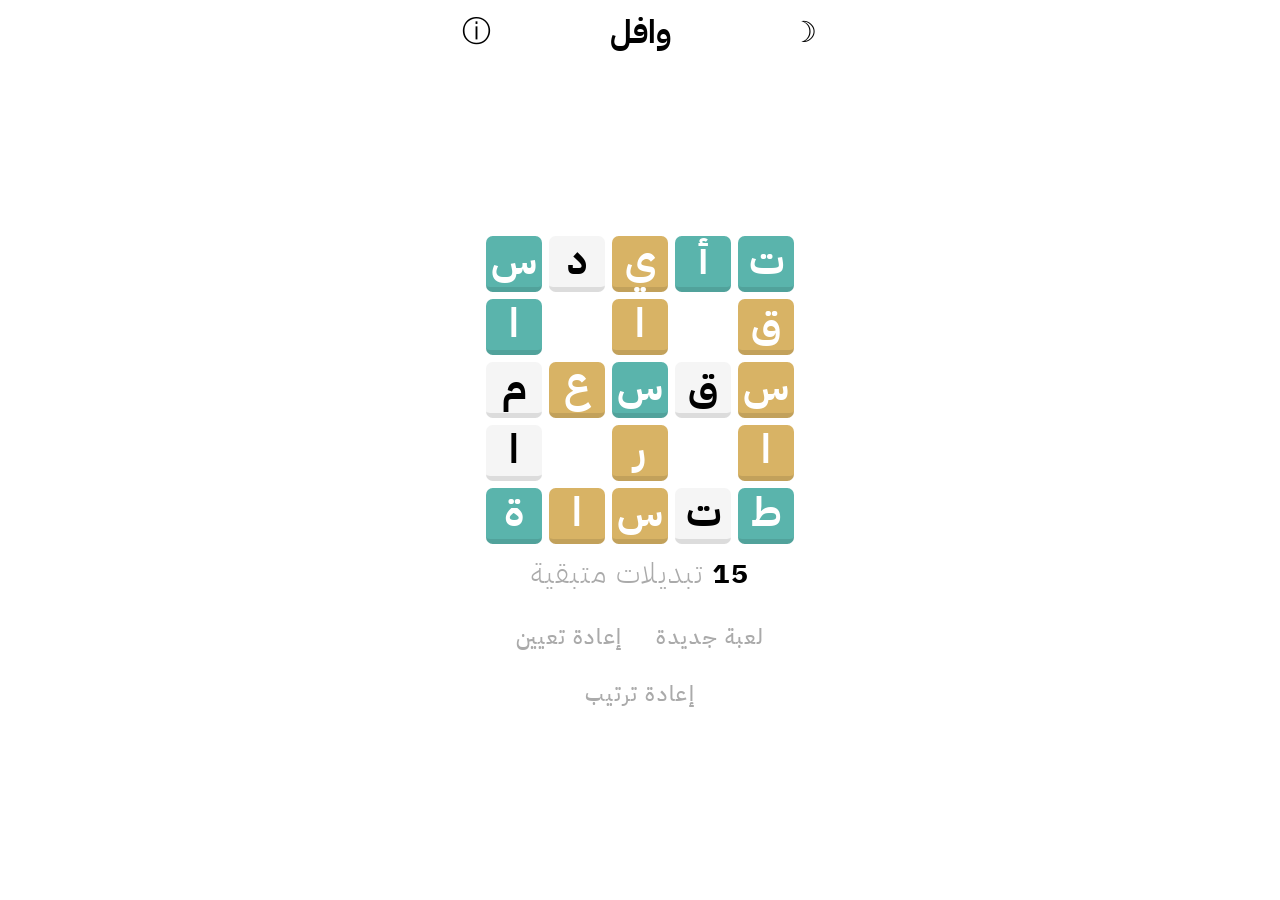
==== index.html @ da6b0819 "Add ar version with drag and drop feature" ====
<!DOCTYPE html>
<html lang="ar" dir="rtl">
<head>
    <meta charset="UTF-8">
    <title>Waffle | لعبة وافل</title>
    <meta name="viewport" content="width=device-width, initial-scale=1.0">
    <link href="https://fonts.googleapis.com/css2?family=IBM+Plex+Mono:ital,wght@0,100;0,200;0,300;0,400;0,500;0,600;0,700;1,100;1,200;1,300;1,400;1,500;1,600;1,700&family=IBM+Plex+Sans+Arabic:wght@100;200;300;400;500;600;700&family=IBM+Plex+Sans:ital,wght@0,100..700;1,100..700&display=swap" rel="stylesheet">
    <link rel="stylesheet" href="waffle.css">
    <script src="words.js"></script>
    <script src="waffle.js" defer></script>
</head>
<body>
    <header class="topbar">
        <button class="topbar-btn info-btn" aria-label="معلومات">&#9432;</button>
        <h1 class="topbar-title">وافل</h1>
        <button class="topbar-btn theme-btn" aria-label="تبديل المظهر">&#9789;</button>
    </header>
    <div class="game" id="game">
        <div class="grid-container">
            <section class="grid" tabindex="0"></section>
            <div class="warning-overlay">
                <div class="warning">فشل في إنشاء اللعبة. يرجى المحاولة مرة أخرى.</div>
            </div>
        </div>
        <p class="moves"><span class="swapCounter">0</span> <span class="swapNoun">تقلبات</span> متبقية</p>
        <p class="controls">
            <button class="newGame">لعبة جديدة</button>
            <button class="reset">إعادة تعيين</button>
            <button class="reshuffle">إعادة ترتيب</button>
        </p>
    </div>
</body>
</html>
---- waffle.css ----
body {
    display: flex;
    flex-direction: column;
    justify-content: flex-start;
    align-items: center;
    min-height: 100vh;
    min-height: 100dvh;
    margin: 0;
    padding: 0;
    transition: background-color 0.3s, color 0.3s;
    overflow-x: hidden;
}

.topbar {
    display: flex;
    align-items: center;
    justify-content: space-between;
    width: 100%;
    max-width: 400px;
    padding: 0.5rem 1rem;
    box-sizing: border-box;
    direction: ltr;
    flex-shrink: 0;
}

.topbar-title {
    font-family: "IBM Plex Sans Arabic", sans-serif;
    font-size: clamp(1.4rem, 5vw, 2rem);
    font-weight: 700;
    margin: 0;
    text-align: center;
    flex: 1;
}

.topbar-btn {
    font-size: 1.8rem;
    background: none;
    border: none;
    cursor: pointer;
    padding: 0.5rem;
    border-radius: 50%;
    transition: background-color 0.2s;
    display: flex;
    align-items: center;
    justify-content: center;
    width: 2.5rem;
    height: 2.5rem;
    flex-shrink: 0;
}

.topbar-btn:hover {
    background-color: rgba(0, 0, 0, 0.1);
}

body.dark .topbar-btn:hover {
    background-color: rgba(255, 255, 255, 0.1);
}

.game {
    display: flex;
    flex-direction: column;
    justify-content: center;
    align-items: center;
    text-align: center;
    font-family: "IBM Plex Sans Arabic", sans-serif;
    font-optical-sizing: auto;
    font-style: normal;
    font-weight: 700;
    flex: 1 0 auto;
    width: 100%;
    max-width: 400px;
    padding: 0 1rem;
    box-sizing: border-box;
}

.example {
    display: flex;
    flex-direction: column;
    justify-content: center;
    align-items: center;
    text-align: center;
}

.grid-container {
    position: relative;
    width: 100%;
    max-width: fit-content;
    margin: 0 auto;
}

.grid {
    display: grid;
    grid-template-columns: repeat(5, 1fr);
    gap: clamp(4px, 1.5vw, 7px);
    user-select: none;
    position: relative;
    width: fit-content;
    margin: 0 auto;
}

.warning-overlay {
    display: flex;
    position: absolute;
    left: 0;
    top: 0;
    justify-content: center;
    align-items: center;
    background-color: rgb(50%, 50%, 50%, 0.5);
    width: 100%;
    height: 100%;
    visibility: hidden;
}

.warning {
    text-align: center;
    background-color: rgb(100% 30% 30%);
    width: fit-content;
    height: fit-content;
    padding: 1em;
    border-radius: 8px;
}

.cell {
    border: none;
    width: clamp(2.5rem, 15vw, 3.5rem);
    height: clamp(2.5rem, 15vw, 3.5rem);
    display: flex;
    justify-content: center;
    align-items: center;
    background-color: #f5f5f5;
    background-image: none;
    cursor: default;
    border-radius: 12%;
    border-bottom: clamp(3px, 1vw, 5px) solid rgba(0,0,0,.1);
    font-family: inherit;
    font-weight: inherit;
    font-optical-sizing: auto;
    font-style: inherit;
    font-size: clamp(1.2rem, 7vw, 2.5rem);
    box-sizing: border-box;
    transition: background-color 0.3s, color 0.3s;
    -webkit-appearance: none;
    appearance: none;
    margin: 0;
    padding: 0;
}

body.dark .cell {
    background-color: #3a3a3c;
    background-image: none;
    border-bottom: clamp(3px, 1vw, 5px) solid rgba(255,255,255,.1);
    color: #ffffff;
}

body.dark .cell:hover,
body.dark .cell:active,
body.dark .cell:focus {
    background-color: #3a3a3c;
}

.cell.selected {
    outline: 3px solid black;
}

body.dark .cell.selected {
    outline: 3px solid white;
}

.cell[data-active=true] {
    cursor: pointer;
    touch-action: none;
}

.cell[data-state=solved] {
    background-color: #5ab4ac !important;
    color: white;
}

.cell[data-state=hint] {
    background-color: #d8b365 !important;
    color: white;
}

.cell.moving {
    opacity: 0.2;
    outline: none;
}

.drag-ghost {
    position: fixed;
    pointer-events: none;
    z-index: 1000;
    width: clamp(2.5rem, 15vw, 3.5rem);
    height: clamp(2.5rem, 15vw, 3.5rem);
    display: flex;
    justify-content: center;
    align-items: center;
    background-color: #f5f5f5;
    border-radius: 12%;
    border-bottom: clamp(3px, 1vw, 5px) solid rgba(0,0,0,.1);
    font-family: "IBM Plex Sans Arabic", sans-serif;
    font-weight: 700;
    font-optical-sizing: auto;
    font-style: normal;
    font-size: clamp(1.2rem, 7vw, 2.5rem);
    box-sizing: border-box;
    box-shadow: 0 4px 8px rgba(0, 0, 0, 0.3);
    opacity: 0.9;
}

body.dark .drag-ghost {
    background-color: #3a3a3c;
    border-bottom: clamp(3px, 1vw, 5px) solid rgba(255,255,255,.1);
    color: #ffffff;
}

.moves {
    font-size: clamp(0.9rem, 4vw, 1.8rem);
    letter-spacing: 0.1rem;
    color: #aaa;
    text-transform: uppercase;
    font-weight: 300;
    margin: 0.5rem 0;
}

body.dark .moves {
    color: #888;
}

body.dark {
    background-color: #1a1a1a;
    color: #ffffff;
}

body.dark .topbar-title {
    color: #ffffff;
}

.swapCounter {
    opacity: 1.0;
    font-weight: 700;
    color: black;
}

body.dark .swapCounter {
    color: white;
}

.controls {
    display: flex;
    flex-wrap: wrap;
    justify-content: center;
    gap: 0.25rem 0;
    margin: 0.5rem 0;
    padding: 0;
}

.controls button {
    font-family: inherit;
    font-size: clamp(0.7rem, 3.5vw, 1.3rem);
    font-style: normal;
    font-weight: 500;
    font-optical-sizing: auto;
    letter-spacing: 0.1rem;
    text-transform: uppercase;
    color: #aaa;
    cursor: pointer;
    padding: 0.5em 0.8em;
    background: none;
    border: none;
    min-height: 44px;
    display: flex;
    align-items: center;
    justify-content: center;
}

body.dark .controls button {
    color: #888;
}

@media (max-width: 480px) {
    .topbar {
        padding: 0.5rem 0.75rem;
    }

    .game {
        padding: 0 0.5rem;
    }

    .grid {
        gap: 3px;
    }

    .cell {
        width: 16vw;
        height: 16vw;
        font-size: clamp(1rem, 6vw, 2rem);
        border-bottom-width: 3px;
    }

    .drag-ghost {
        width: 16vw;
        height: 16vw;
        font-size: clamp(1rem, 6vw, 2rem);
        border-bottom-width: 3px;
    }
}
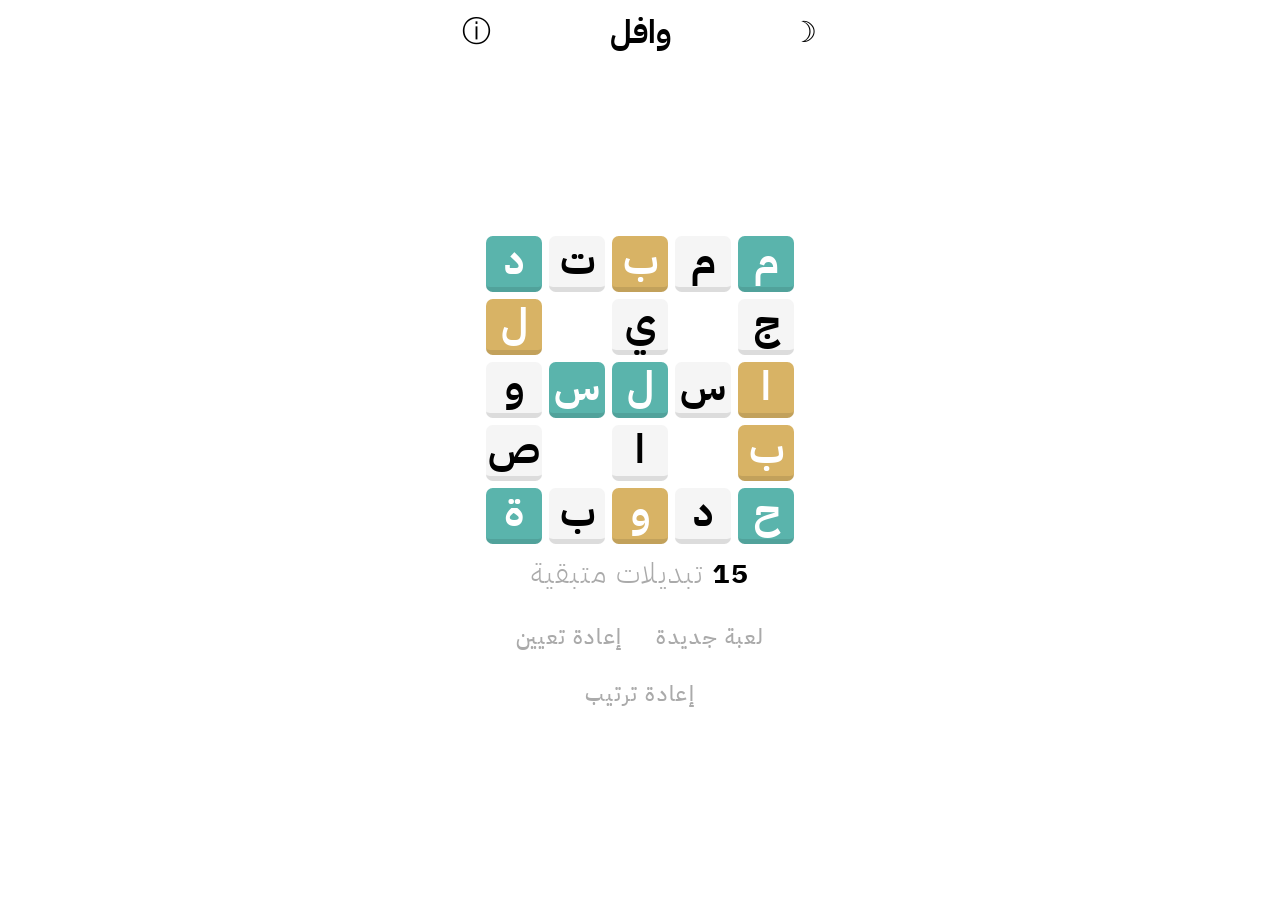
==== commit ab419002: "add favicon" ====
--- a/index.html
+++ b/index.html
@@ -3,8 +3,14 @@
 <head>
     <meta charset="UTF-8">
     <title>Waffle | لعبة وافل</title>
+    <link rel="icon" type="image/png" href="./favicon/" sizes="96x96" />
+<link rel="icon" type="image/svg+xml" href="./favicon/favicon.svg" />
+<link rel="shortcut icon" href="./favicon.ico" />
+<link rel="apple-touch-icon" sizes="180x180" href="./favicon/apple-touch-icon.png" />
+<meta name="apple-mobile-web-app-title" content="وافل" />
+<link rel="manifest" href="./favicon/site.webmanifest" />
     <meta name="viewport" content="width=device-width, initial-scale=1.0">
-    <link href="https://fonts.googleapis.com/css2?family=IBM+Plex+Mono:ital,wght@0,100;0,200;0,300;0,400;0,500;0,600;0,700;1,100;1,200;1,300;1,400;1,500;1,600;1,700&family=IBM+Plex+Sans+Arabic:wght@100;200;300;400;500;600;700&family=IBM+Plex+Sans:ital,wght@0,100..700;1,100..700&display=swap" rel="stylesheet">
+    <link href="https://fonts.googleapis.com/css2?family=IBM+Plex+Mono:ital,wght@0,100;0,200;0,300;0,400;0,500;0,600;0,700;1,100;1,200;1,300;1,400;1,500;1,600;1,700&family=IBM+Plex+Sans+Arabic:wght@100;200;300;400;50０;6００;7００&family=IBM+Plex+Sans:ital,wght@₀,₁₀₀..₇₀₀;₁,₁₀₀..₇₀₀&display=swap" rel="stylesheet">
     <link rel="stylesheet" href="waffle.css">
     <script src="words.js"></script>
     <script src="waffle.js" defer></script>
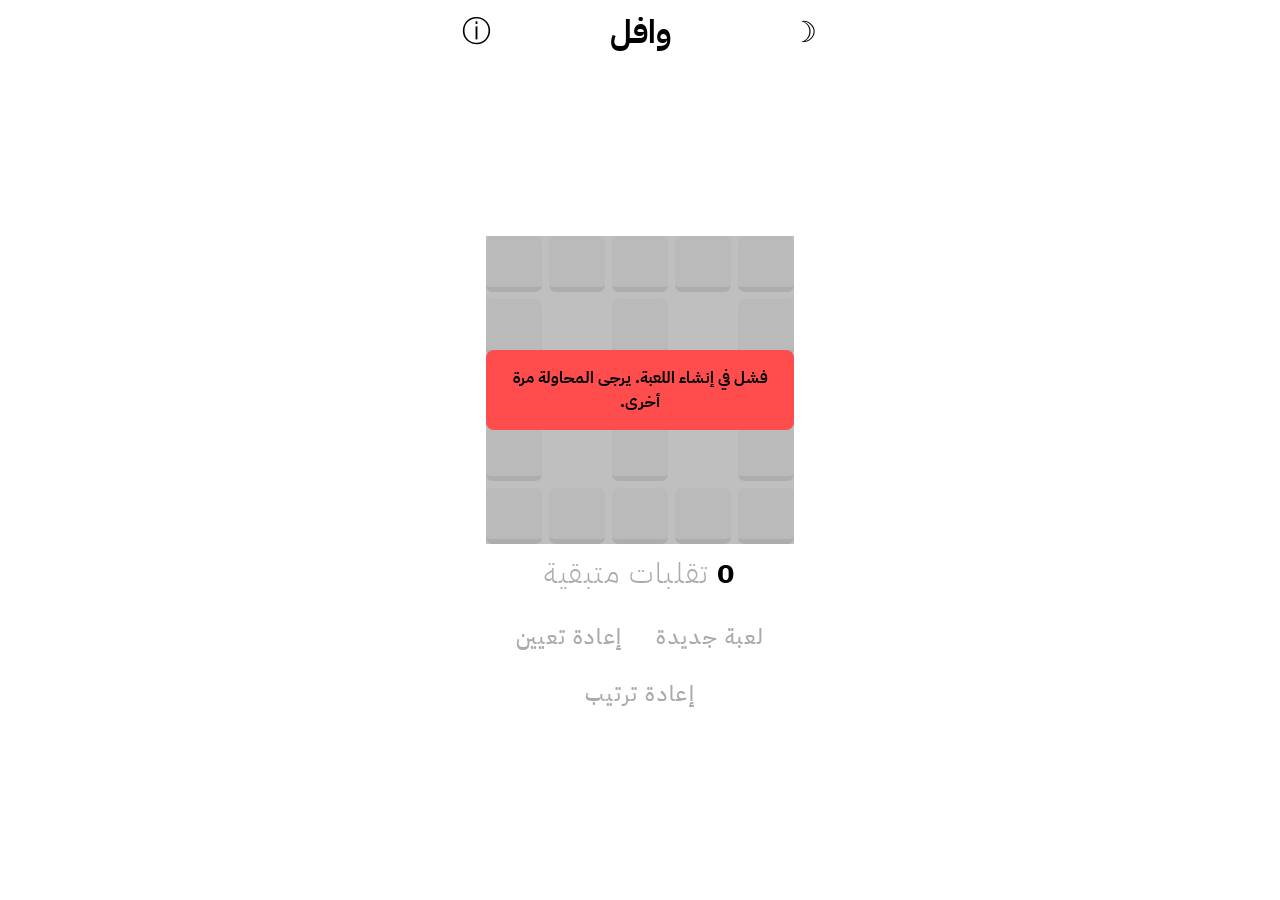
==== commit 8c18a8da: "fixed font" ====
--- a/index.html
+++ b/index.html
@@ -10,7 +10,7 @@
 <meta name="apple-mobile-web-app-title" content="وافل" />
 <link rel="manifest" href="./favicon/site.webmanifest" />
     <meta name="viewport" content="width=device-width, initial-scale=1.0">
-    <link href="https://fonts.googleapis.com/css2?family=IBM+Plex+Mono:ital,wght@0,100;0,200;0,300;0,400;0,500;0,600;0,700;1,100;1,200;1,300;1,400;1,500;1,600;1,700&family=IBM+Plex+Sans+Arabic:wght@100;200;300;400;50０;6００;7００&family=IBM+Plex+Sans:ital,wght@₀,₁₀₀..₇₀₀;₁,₁₀₀..₇₀₀&display=swap" rel="stylesheet">
+    <link href="https://fonts.googleapis.com/css2?family=IBM+Plex+Mono:ital,wght@0,100;0,200;0,300;0,400;0,500;0,600;0,700;1,100;1,200;1,300;1,400;1,500;1,600;1,700&family=IBM+Plex+Sans+Arabic:wght@100;200;300;400;500;600;700&family=IBM+Plex+Sans:ital,wght@0,100..700;1,100..700&display=swap" rel="stylesheet">
     <link rel="stylesheet" href="waffle.css">
     <script src="words.js"></script>
     <script src="waffle.js" defer></script>
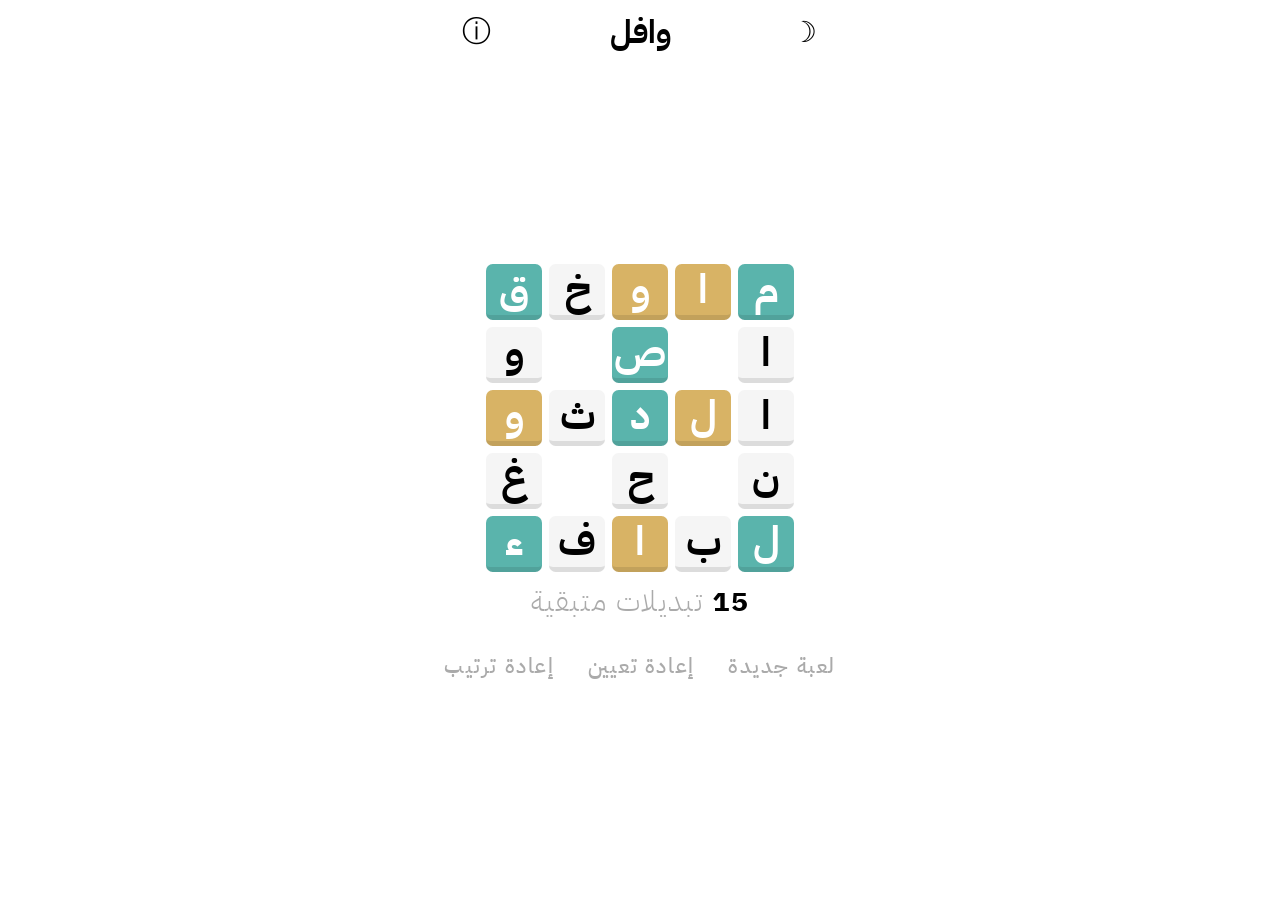
==== commit d58e76f1: "Add new words to dictionary" ====
--- a/index.html
+++ b/index.html
@@ -8,7 +8,7 @@
 <link rel="shortcut icon" href="./favicon.ico" />
 <link rel="apple-touch-icon" sizes="180x180" href="./favicon/apple-touch-icon.png" />
 <meta name="apple-mobile-web-app-title" content="وافل" />
-<link rel="manifest" href="./favicon/site.webmanifest" />
+<link rel="manifest" href="./favsite.webmanifest" />
     <meta name="viewport" content="width=device-width, initial-scale=1.0">
     <link href="https://fonts.googleapis.com/css2?family=IBM+Plex+Mono:ital,wght@0,100;0,200;0,300;0,400;0,500;0,600;0,700;1,100;1,200;1,300;1,400;1,500;1,600;1,700&family=IBM+Plex+Sans+Arabic:wght@100;200;300;400;500;600;700&family=IBM+Plex+Sans:ital,wght@0,100..700;1,100..700&display=swap" rel="stylesheet">
     <link rel="stylesheet" href="waffle.css">
--- a/waffle.css
+++ b/waffle.css
@@ -68,7 +68,7 @@
     font-weight: 700;
     flex: 1 0 auto;
     width: 100%;
-    max-width: 400px;
+    /* max-width: 400px; */
     padding: 0 1rem;
     box-sizing: border-box;
 }
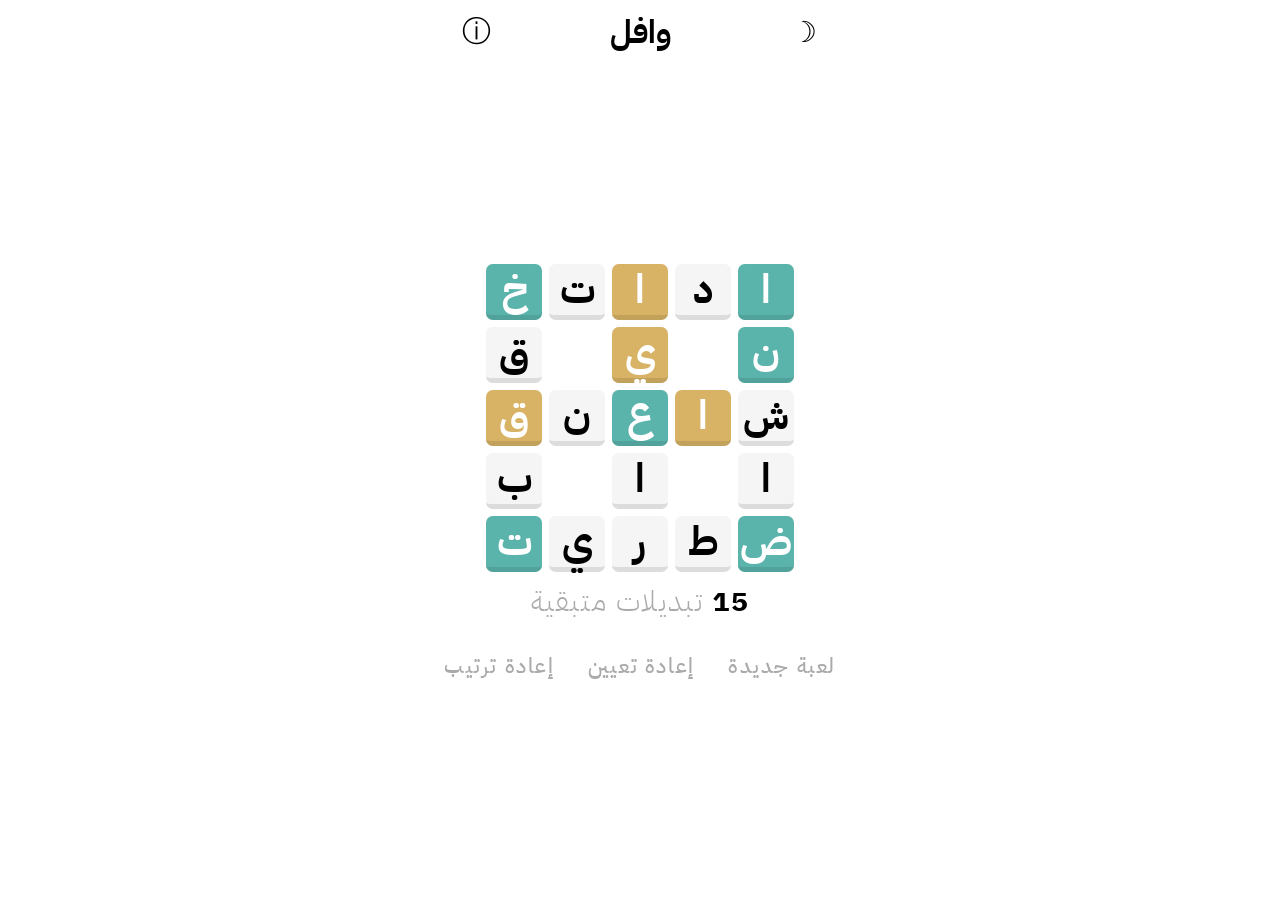
==== commit 50f69d59: "Add info modal" ====
--- a/index.html
+++ b/index.html
@@ -17,10 +17,42 @@
 </head>
 <body>
     <header class="topbar">
-        <button class="topbar-btn info-btn" aria-label="معلومات">&#9432;</button>
+        <button class="topbar-btn info-btn" id="infoBtn" aria-label="معلومات">&#9432;</button>
         <h1 class="topbar-title">وافل</h1>
         <button class="topbar-btn theme-btn" aria-label="تبديل المظهر">&#9789;</button>
     </header>
+
+    <div class="modal-overlay" id="infoModal">
+        <div class="modal">
+            <div class="modal-header">
+                <h2>كيفية اللعب</h2>
+                <button class="modal-close" id="closeModal">&times;</button>
+            </div>
+            <div class="modal-body">
+                <p>وافل هي لعبة كلمات تهدف فيها إلى حل اللغز عن طريق تبادل الأحرف.</p>
+                <h3>القواعد</h3>
+                <ul>
+                    <li>قم بتبادل حرفين لإصلاح الكلمات المتقاطعة</li>
+                    <li>استخدم <strong>15</strong> تبديلات فقط</li>
+                    <li>الأحرف الموجودة في الزوايا لا يمكن تغييرها</li>
+                </ul>
+                <h3>كيفية اللعب</h3>
+                <ul>
+                    <li>انقر على حرفين مختلفين لتبديلهما</li>
+                    <li>أو اسحب حرفاً وأفلته على حرف آخر</li>
+                </ul>
+                <h3>الألوان</h3>
+                <div class="color-hint">
+                    <div class="color-box solved"></div>
+                    <span>تم حلها - الحرف في مكانه الصحيح</span>
+                </div>
+                <div class="color-hint">
+                    <div class="color-box hint"></div>
+                    <span>تلميح - الحرف موجود لكن ليس في مكانه</span>
+                </div>
+            </div>
+        </div>
+    </div>
     <div class="game" id="game">
         <div class="grid-container">
             <section class="grid" tabindex="0"></section>
--- a/waffle.css
+++ b/waffle.css
@@ -278,6 +278,154 @@
     color: #888;
 }
 
+.modal-overlay {
+    position: fixed;
+    inset: 0;
+    background-color: rgba(0, 0, 0, 0.5);
+    display: flex;
+    align-items: center;
+    justify-content: center;
+    z-index: 2000;
+    opacity: 0;
+    visibility: hidden;
+    transition: opacity 0.3s, visibility 0.3s;
+    padding: 1rem;
+    box-sizing: border-box;
+}
+
+.modal-overlay.active {
+    opacity: 1;
+    visibility: visible;
+}
+
+.modal {
+    background-color: #ffffff;
+    border-radius: 12px;
+    width: 100%;
+    max-width: 400px;
+    max-height: 80vh;
+    overflow-y: auto;
+    box-shadow: 0 8px 32px rgba(0, 0, 0, 0.2);
+    transform: scale(0.9);
+    transition: transform 0.3s;
+}
+
+body.dark .modal {
+    background-color: #2a2a2c;
+    color: #ffffff;
+}
+
+.modal-overlay.active .modal {
+    transform: scale(1);
+}
+
+.modal-header {
+    display: flex;
+    align-items: center;
+    justify-content: space-between;
+    padding: 1rem;
+    border-bottom: 1px solid #eee;
+}
+
+body.dark .modal-header {
+    border-bottom-color: #444;
+}
+
+.modal-header h2 {
+    margin: 0;
+    font-size: 1.4rem;
+    font-family: inherit;
+}
+
+.modal-close {
+    font-size: 1.8rem;
+    background: none;
+    border: none;
+    cursor: pointer;
+    color: #888;
+    padding: 0;
+    line-height: 1;
+    width: 2rem;
+    height: 2rem;
+    display: flex;
+    align-items: center;
+    justify-content: center;
+    border-radius: 50%;
+    transition: background-color 0.2s;
+}
+
+.modal-close:hover {
+    background-color: rgba(0, 0, 0, 0.1);
+}
+
+body.dark .modal-close:hover {
+    background-color: rgba(255, 255, 255, 0.1);
+}
+
+body.dark .modal-close {
+    color: #aaa;
+}
+
+.modal-body {
+    padding: 1rem;
+}
+
+.modal-body h3 {
+    margin: 1rem 0 0.5rem;
+    font-size: 1.1rem;
+    font-family: inherit;
+}
+
+.modal-body h3:first-child {
+    margin-top: 0;
+}
+
+.modal-body p {
+    margin: 0 0 0.5rem;
+    color: #666;
+    font-weight: 400;
+}
+
+body.dark .modal-body p {
+    color: #aaa;
+}
+
+.modal-body ul {
+    margin: 0;
+    padding-right: 1.5rem;
+    font-weight: 400;
+}
+
+.modal-body li {
+    margin: 0.3rem 0;
+}
+
+.color-hint {
+    display: flex;
+    align-items: center;
+    gap: 0.75rem;
+    margin: 0.5rem 0;
+}
+
+.color-box {
+    width: 1.5rem;
+    height: 1.5rem;
+    border-radius: 4px;
+    flex-shrink: 0;
+}
+
+.color-box.solved {
+    background-color: #5ab4ac;
+}
+
+.color-box.hint {
+    background-color: #d8b365;
+}
+
+.color-hint span {
+    font-weight: 400;
+}
+
 @media (max-width: 480px) {
     .topbar {
         padding: 0.5rem 0.75rem;
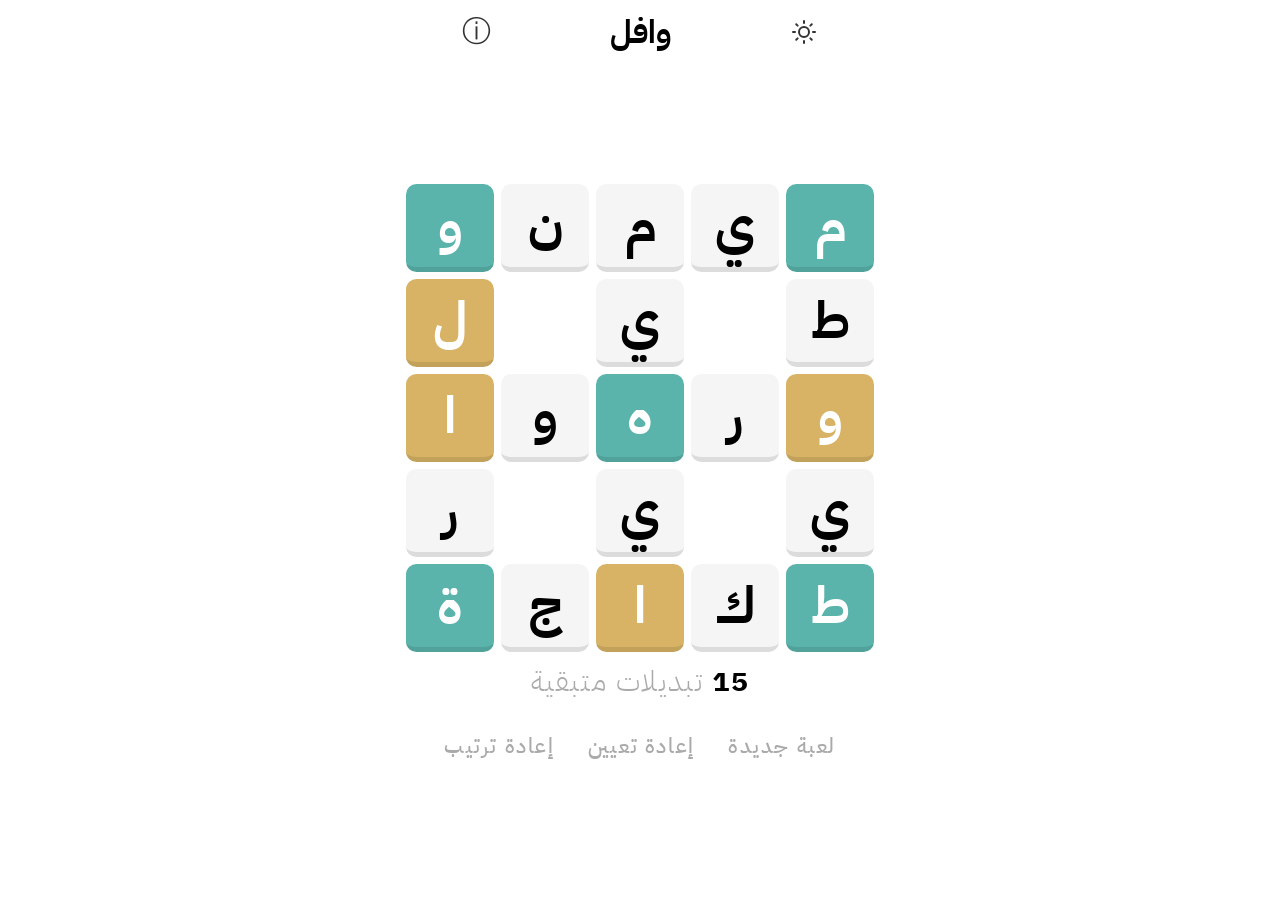
==== commit f66c6e33: "Add nouns only to words and fix button color and icon" ====
--- a/index.html
+++ b/index.html
@@ -19,7 +19,22 @@
     <header class="topbar">
         <button class="topbar-btn info-btn" id="infoBtn" aria-label="معلومات">&#9432;</button>
         <h1 class="topbar-title">وافل</h1>
-        <button class="topbar-btn theme-btn" aria-label="تبديل المظهر">&#9789;</button>
+        <button class="topbar-btn theme-btn" aria-label="تبديل المظهر">
+            <svg class="icon-sun" viewBox="0 0 24 24" width="24" height="24" fill="none" stroke="currentColor" stroke-width="2" stroke-linecap="round" stroke-linejoin="round">
+                <circle cx="12" cy="12" r="5"></circle>
+                <line x1="12" y1="1" x2="12" y2="3"></line>
+                <line x1="12" y1="21" x2="12" y2="23"></line>
+                <line x1="4.22" y1="4.22" x2="5.64" y2="5.64"></line>
+                <line x1="18.36" y1="18.36" x2="19.78" y2="19.78"></line>
+                <line x1="1" y1="12" x2="3" y2="12"></line>
+                <line x1="21" y1="12" x2="23" y2="12"></line>
+                <line x1="4.22" y1="19.78" x2="5.64" y2="18.36"></line>
+                <line x1="18.36" y1="5.64" x2="19.78" y2="4.22"></line>
+            </svg>
+            <svg class="icon-moon" viewBox="0 0 24 24" width="24" height="24" fill="none" stroke="currentColor" stroke-width="2" stroke-linecap="round" stroke-linejoin="round">
+                <path d="M21 12.79A9 9 0 1 1 11.21 3 7 7 0 0 0 21 12.79z"></path>
+            </svg>
+        </button>
     </header>
 
     <div class="modal-overlay" id="infoModal">
@@ -57,7 +72,7 @@
         <div class="grid-container">
             <section class="grid" tabindex="0"></section>
             <div class="warning-overlay">
-                <div class="warning">فشل في إنشاء اللعبة. يرجى المحاولة مرة أخرى.</div>
+                <div class="warning">اضغط على "لعبة جديدة" لإنشاء لعبة جديدة</div>
             </div>
         </div>
         <p class="moves"><span class="swapCounter">0</span> <span class="swapNoun">تقلبات</span> متبقية</p>
--- a/waffle.css
+++ b/waffle.css
@@ -46,6 +46,7 @@
     width: 2.5rem;
     height: 2.5rem;
     flex-shrink: 0;
+    color: #333;
 }
 
 .topbar-btn:hover {
@@ -55,6 +56,15 @@
 body.dark .topbar-btn:hover {
     background-color: rgba(255, 255, 255, 0.1);
 }
+
+body.dark .topbar-btn {
+    color: #ffffff;
+}
+
+.icon-sun { display: block; }
+.icon-moon { display: none; }
+body.dark .icon-sun { display: none; }
+body.dark .icon-moon { display: block; }
 
 .game {
     display: flex;
@@ -122,8 +132,8 @@
 
 .cell {
     border: none;
-    width: clamp(2.5rem, 15vw, 3.5rem);
-    height: clamp(2.5rem, 15vw, 3.5rem);
+    width: clamp(2.5rem, 15vw, 5.5rem);
+    height: clamp(2.5rem, 15vw, 5.5rem);
     display: flex;
     justify-content: center;
     align-items: center;
@@ -136,7 +146,7 @@
     font-weight: inherit;
     font-optical-sizing: auto;
     font-style: inherit;
-    font-size: clamp(1.2rem, 7vw, 2.5rem);
+    font-size: clamp(1.2rem, 7vw, 3.2rem);
     box-sizing: border-box;
     transition: background-color 0.3s, color 0.3s;
     -webkit-appearance: none;
@@ -190,8 +200,8 @@
     position: fixed;
     pointer-events: none;
     z-index: 1000;
-    width: clamp(2.5rem, 15vw, 3.5rem);
-    height: clamp(2.5rem, 15vw, 3.5rem);
+    width: clamp(2.5rem, 15vw, 5.5rem);
+    height: clamp(2.5rem, 15vw, 5.5rem);
     display: flex;
     justify-content: center;
     align-items: center;
@@ -202,7 +212,7 @@
     font-weight: 700;
     font-optical-sizing: auto;
     font-style: normal;
-    font-size: clamp(1.2rem, 7vw, 2.5rem);
+    font-size: clamp(1.2rem, 7vw, 3.2rem);
     box-sizing: border-box;
     box-shadow: 0 4px 8px rgba(0, 0, 0, 0.3);
     opacity: 0.9;
